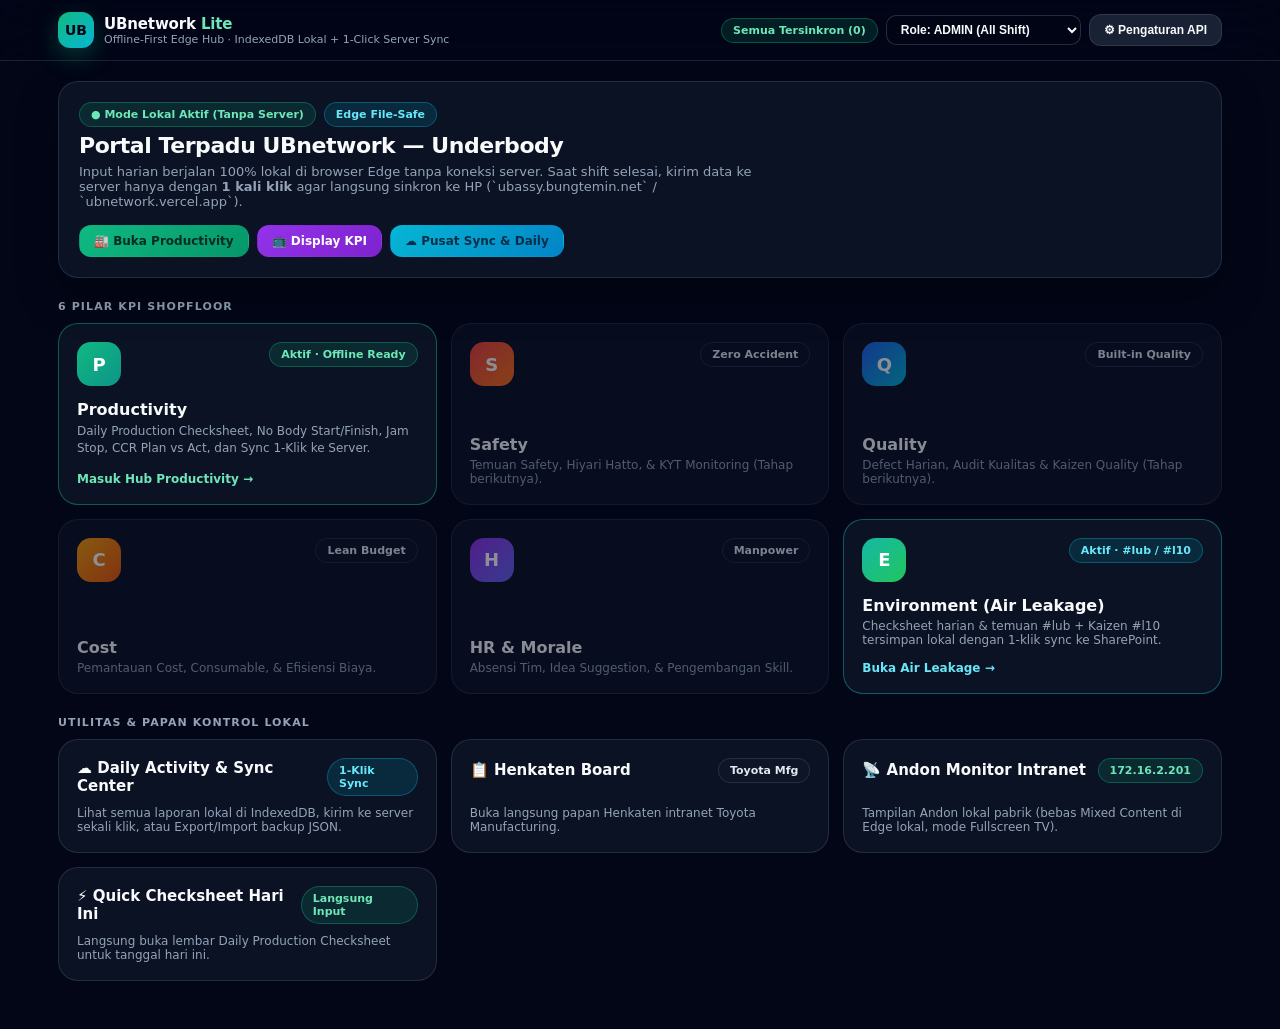
==== index.html @ 1fa0a95b "Initial release: UBnetwork-lite offline-first HTML/CSS/JS + IndexedDB + 1-Click Server Sync" ====
<!doctype html>
<html lang="id">
<head>
  <meta charset="utf-8" />
  <meta name="viewport" content="width=device-width, initial-scale=1" />
  <title>UBnetwork Lite — Underbody Apps &amp; Offline Hub</title>
  <link rel="stylesheet" href="assets/app.css" />
</head>
<body>
  <header class="topbar">
    <div class="topbar-inner">
      <a href="index.html" class="brand">
        <div class="brand-logo">UB</div>
        <div>
          <div class="brand-title">UBnetwork <span style="color:#6ee7b7">Lite</span></div>
          <div class="brand-sub">Offline-First Edge Hub · IndexedDB Lokal + 1-Click Server Sync</div>
        </div>
      </a>
      <div class="nav-right">
        <span id="draftBadge" class="pill pill-amber">Draft Lokal: 0</span>
        <select id="roleSelect" class="select" style="width:auto;padding:6px 10px;font-size:12px;font-weight:700" title="Pilih Role & Shift Aktif">
          <option value="ADMIN">Role: ADMIN (All Shift)</option>
          <option value="RED">Role: RED (Shift Merah)</option>
          <option value="WHITE">Role: WHITE (Shift Putih)</option>
          <option value="VIEWER">Role: VIEWER (Read-Only)</option>
        </select>
        <button id="btnSettings" class="btn" type="button">⚙ Pengaturan API</button>
      </div>
    </div>
  </header>

  <main class="container">
    <!-- Hero Status -->
    <section class="glass" style="padding:20px;display:flex;align-items:center;justify-content:space-between;gap:16px;flex-wrap:wrap">
      <div>
        <div style="display:flex;align-items:center;gap:8px;flex-wrap:wrap;margin-bottom:6px">
          <span class="pill pill-emerald">● Mode Lokal Aktif (Tanpa Server)</span>
          <span class="pill pill-cyan">Edge File-Safe</span>
        </div>
        <h1 style="margin:0;font-size:22px;font-weight:900;letter-spacing:-0.02em">Portal Terpadu UBnetwork — Underbody</h1>
        <p style="margin:6px 0 0;font-size:13px;color:var(--muted);max-width:680px">
          Input harian berjalan 100% lokal di browser Edge tanpa koneksi server. Saat shift selesai, kirim data ke server hanya dengan <b>1 kali klik</b> agar langsung sinkron ke HP (`ubassy.bungtemin.net` / `ubnetwork.vercel.app`).
        </p>
      </div>
      <div style="display:flex;gap:8px;flex-wrap:wrap">
        <a href="productivity.html" class="btn btn-emerald">🏭 Buka Productivity</a>
        <a href="display-kpi.html" class="btn btn-purple">📺 Display KPI</a>
        <a href="daily.html" class="btn btn-cyan">☁ Pusat Sync &amp; Daily</a>
      </div>
    </section>

    <!-- 6 KPI PILLARS (Identik dengan UBnetwork Hub) -->
    <div class="section-label">6 Pilar KPI Shopfloor</div>
    <section class="grid-3">
      <a href="productivity.html" class="hub-card" style="border-color:rgba(16,185,129,0.45)">
        <div style="display:flex;justify-content:space-between;align-items:flex-start;margin-bottom:14px">
          <div class="icon-box g-emerald">P</div>
          <span class="pill pill-emerald">Aktif · Offline Ready</span>
        </div>
        <div>
          <div style="font-size:16px;font-weight:800">Productivity</div>
          <div style="font-size:12px;color:var(--muted);margin-top:4px;line-height:1.45">
            Daily Production Checksheet, No Body Start/Finish, Jam Stop, CCR Plan vs Act, dan Sync 1-Klik ke Server.
          </div>
        </div>
        <div style="margin-top:14px;font-size:12px;font-weight:800;color:#6ee7b7">Masuk Hub Productivity →</div>
      </a>

      <div class="hub-card disabled" title="Gunakan versi web di HP/jaringan pribadi">
        <div style="display:flex;justify-content:space-between;align-items:flex-start;margin-bottom:14px">
          <div class="icon-box g-rose">S</div>
          <span class="pill">Zero Accident</span>
        </div>
        <div>
          <div style="font-size:16px;font-weight:800">Safety</div>
          <div style="font-size:12px;color:var(--muted);margin-top:4px">Temuan Safety, Hiyari Hatto, &amp; KYT Monitoring (Tahap berikutnya).</div>
        </div>
      </div>

      <div class="hub-card disabled" title="Gunakan versi web di HP/jaringan pribadi">
        <div style="display:flex;justify-content:space-between;align-items:flex-start;margin-bottom:14px">
          <div class="icon-box g-blue">Q</div>
          <span class="pill">Built-in Quality</span>
        </div>
        <div>
          <div style="font-size:16px;font-weight:800">Quality</div>
          <div style="font-size:12px;color:var(--muted);margin-top:4px">Defect Harian, Audit Kualitas &amp; Kaizen Quality (Tahap berikutnya).</div>
        </div>
      </div>

      <div class="hub-card disabled">
        <div style="display:flex;justify-content:space-between;align-items:flex-start;margin-bottom:14px">
          <div class="icon-box g-amber">C</div>
          <span class="pill">Lean Budget</span>
        </div>
        <div>
          <div style="font-size:16px;font-weight:800">Cost</div>
          <div style="font-size:12px;color:var(--muted);margin-top:4px">Pemantauan Cost, Consumable, &amp; Efisiensi Biaya.</div>
        </div>
      </div>

      <div class="hub-card disabled">
        <div style="display:flex;justify-content:space-between;align-items:flex-start;margin-bottom:14px">
          <div class="icon-box g-purple">H</div>
          <span class="pill">Manpower</span>
        </div>
        <div>
          <div style="font-size:16px;font-weight:800">HR &amp; Morale</div>
          <div style="font-size:12px;color:var(--muted);margin-top:4px">Absensi Tim, Idea Suggestion, &amp; Pengembangan Skill.</div>
        </div>
      </div>

      <a href="air-leakage.html" class="hub-card" style="border-color:rgba(20,184,166,0.45)">
        <div style="display:flex;justify-content:space-between;align-items:flex-start;margin-bottom:14px">
          <div class="icon-box g-teal">E</div>
          <span class="pill pill-cyan">Aktif · #lub / #l10</span>
        </div>
        <div>
          <div style="font-size:16px;font-weight:800">Environment (Air Leakage)</div>
          <div style="font-size:12px;color:var(--muted);margin-top:4px">Checksheet harian &amp; temuan #lub + Kaizen #l10 tersimpan lokal dengan 1-klik sync ke SharePoint.</div>
        </div>
        <div style="margin-top:14px;font-size:12px;font-weight:800;color:#67e8f9">Buka Air Leakage →</div>
      </a>
    </section>

    <!-- Tools & Shortcut -->
    <div class="section-label">Utilitas &amp; Papan Kontrol Lokal</div>
    <section class="grid-3">
      <a href="daily.html" class="hub-card">
        <div style="display:flex;justify-content:space-between;align-items:center;margin-bottom:10px">
          <span style="font-size:15px;font-weight:800">☁ Daily Activity &amp; Sync Center</span>
          <span class="pill pill-cyan">1-Klik Sync</span>
        </div>
        <div style="font-size:12px;color:var(--muted)">Lihat semua laporan lokal di IndexedDB, kirim ke server sekali klik, atau Export/Import backup JSON.</div>
      </a>

      <a href="http://mfg-connectivity.toyota.co.id/web#/henkaten-dashboard" target="_blank" rel="noreferrer" class="hub-card">
        <div style="display:flex;justify-content:space-between;align-items:center;margin-bottom:10px">
          <span style="font-size:15px;font-weight:800">📋 Henkaten Board</span>
          <span class="pill">Toyota Mfg</span>
        </div>
        <div style="font-size:12px;color:var(--muted)">Buka langsung papan Henkaten intranet Toyota Manufacturing.</div>
      </a>

      <a href="andon.html" class="hub-card">
        <div style="display:flex;justify-content:space-between;align-items:center;margin-bottom:10px">
          <span style="font-size:15px;font-weight:800">📡 Andon Monitor Intranet</span>
          <span class="pill pill-emerald">172.16.2.201</span>
        </div>
        <div style="font-size:12px;color:var(--muted)">Tampilan Andon lokal pabrik (bebas Mixed Content di Edge lokal, mode Fullscreen TV).</div>
      </a>

      <a href="checksheet.html" class="hub-card">
        <div style="display:flex;justify-content:space-between;align-items:center;margin-bottom:10px">
          <span style="font-size:15px;font-weight:800">⚡ Quick Checksheet Hari Ini</span>
          <span class="pill pill-emerald">Langsung Input</span>
        </div>
        <div style="font-size:12px;color:var(--muted)">Langsung buka lembar Daily Production Checksheet untuk tanggal hari ini.</div>
      </a>
    </section>
  </main>

  <!-- Modal Pengaturan API & Server -->
  <div id="settingsModal" class="modal-backdrop">
    <div class="modal-card">
      <div style="display:flex;justify-content:space-between;align-items:center;margin-bottom:14px">
        <h3 style="margin:0;font-size:16px;font-weight:800">⚙ Pengaturan Endpoint &amp; Default Line</h3>
        <button id="closeSettings" class="btn" type="button" style="padding:4px 9px">✕</button>
      </div>
      <div style="display:grid;gap:10px">
        <div>
          <label style="font-size:11px;color:var(--muted);font-weight:700;display:block;margin-bottom:4px">Nama Line &amp; Takt Time (menit)</label>
          <div class="grid-2">
            <input id="cfgLine" class="input" placeholder="UB ASSY" />
            <input id="cfgTakt" class="input mono" type="number" step="0.1" placeholder="2.4" />
          </div>
        </div>
        <div>
          <label style="font-size:11px;color:var(--muted);font-weight:700;display:block;margin-bottom:4px">Target CCR Default (RED / WHITE)</label>
          <div class="grid-2">
            <input id="cfgCcrRed" class="input mono" type="number" placeholder="220" />
            <input id="cfgCcrWhite" class="input mono" type="number" placeholder="220" />
          </div>
        </div>
        <div>
          <label style="font-size:11px;color:var(--muted);font-weight:700;display:block;margin-bottom:4px">URL API Server (untuk 1-Klik Sync)</label>
          <input id="cfgApiUrl" class="input mono" placeholder="https://bungtemin.net/ub/api" />
        </div>
        <div>
          <label style="font-size:11px;color:var(--muted);font-weight:700;display:block;margin-bottom:4px">UB API Key (opsional jika diperlukan server)</label>
          <input id="cfgApiKey" class="input mono" type="password" placeholder="Kosongkan jika tidak perlu" />
        </div>
        <div>
          <label style="font-size:11px;color:var(--muted);font-weight:700;display:block;margin-bottom:4px">URL SharePoint Sync (NUDB)</label>
          <input id="cfgSpUrl" class="input mono" placeholder="https://nudb.bungtemin.net/functions/ub_sp_sync" />
        </div>
        <label style="display:flex;align-items:center;gap:8px;font-size:12px;color:#cbd5e1">
          <input id="cfgEnableSp" type="checkbox" /> Ikut kirim salinan ke SharePoint List saat 1-Klik Sync
        </label>
        <div style="display:flex;justify-content:flex-end;gap:8px;margin-top:6px">
          <button id="cancelSettings" class="btn" type="button">Batal</button>
          <button id="saveSettingsBtn" class="btn btn-emerald" type="button">Simpan Pengaturan</button>
        </div>
      </div>
    </div>
  </div>

  <script src="assets/db.js"></script>
  <script>
    (function () {
      var roleSel = document.getElementById('roleSelect');
      var draftBadge = document.getElementById('draftBadge');
      var modal = document.getElementById('settingsModal');

      function refreshHeader() {
        UBL.getSettings().then(function (cfg) {
          roleSel.value = cfg.role || 'ADMIN';
          document.getElementById('cfgLine').value = cfg.lineName || 'UB ASSY';
          document.getElementById('cfgTakt').value = cfg.taktTime || 2.4;
          document.getElementById('cfgCcrRed').value = cfg.ccrTargetRed || 220;
          document.getElementById('cfgCcrWhite').value = cfg.ccrTargetWhite || 220;
          document.getElementById('cfgApiUrl').value = cfg.serverApiUrl || '';
          document.getElementById('cfgApiKey').value = cfg.apiKey || '';
          document.getElementById('cfgSpUrl').value = cfg.sharepointSyncUrl || '';
          document.getElementById('cfgEnableSp').checked = Boolean(cfg.enableSharepointSync);
        });
        UBL.listReports().then(function (rows) {
          var drafts = rows.filter(function (r) { return r.syncStatus !== 'synced'; }).length;
          draftBadge.textContent = drafts > 0 ? ('Draft Belum Sync: ' + drafts) : ('Semua Tersinkron (' + rows.length + ')');
          draftBadge.className = 'pill ' + (drafts > 0 ? 'pill-amber' : 'pill-emerald');
        });
      }

      roleSel.addEventListener('change', function () {
        UBL.saveSettings({ role: roleSel.value }).then(function () {
          UBL.toast('Role aktif diubah ke ' + roleSel.value);
        });
      });

      document.getElementById('btnSettings').addEventListener('click', function () {
        UBL.getSettings().then(function (cfg) {
          if (cfg.role !== 'ADMIN') {
            UBL.toast('Pengaturan API hanya bisa diubah oleh role ADMIN.');
            return;
          }
          modal.classList.add('open');
        });
      });
      document.getElementById('closeSettings').onclick = function () { modal.classList.remove('open'); };
      document.getElementById('cancelSettings').onclick = function () { modal.classList.remove('open'); };
      document.getElementById('saveSettingsBtn').onclick = function () {
        UBL.saveSettings({
          lineName: document.getElementById('cfgLine').value.trim() || 'UB ASSY',
          taktTime: parseFloat(document.getElementById('cfgTakt').value) || 2.4,
          ccrTargetRed: parseInt(document.getElementById('cfgCcrRed').value, 10) || 220,
          ccrTargetWhite: parseInt(document.getElementById('cfgCcrWhite').value, 10) || 220,
          serverApiUrl: document.getElementById('cfgApiUrl').value.trim(),
          apiKey: document.getElementById('cfgApiKey').value.trim(),
          sharepointSyncUrl: document.getElementById('cfgSpUrl').value.trim(),
          enableSharepointSync: document.getElementById('cfgEnableSp').checked
        }).then(function () {
          modal.classList.remove('open');
          UBL.toast('Pengaturan tersimpan di IndexedDB lokal.');
        });
      };

      refreshHeader();
    })();
  </script>
</body>
</html>
---- assets/app.css ----
:root {
  --bg: #020617;
  --surface: rgba(15, 23, 42, 0.76);
  --surface-soft: rgba(15, 23, 42, 0.52);
  --border: rgba(148, 163, 184, 0.18);
  --text: #f8fafc;
  --muted: #94a3b8;
  --emerald: #10b981;
  --cyan: #06b6d4;
  --purple: #9333ea;
  --rose: #f43f5e;
  --amber: #f59e0b;
  --blue: #3b82f6;
}

* { box-sizing: border-box; }
html, body {
  margin: 0;
  padding: 0;
  min-height: 100vh;
  background: var(--bg);
  color: var(--text);
  font-family: 'Segoe UI', system-ui, -apple-system, Roboto, sans-serif;
  -webkit-font-smoothing: antialiased;
}

body::before {
  content: '';
  position: fixed;
  inset: 0;
  z-index: -1;
  background:
    radial-gradient(circle at 12% 10%, rgba(16, 185, 129, 0.16), transparent 36%),
    radial-gradient(circle at 88% 12%, rgba(59, 130, 246, 0.16), transparent 38%),
    radial-gradient(circle at 50% 92%, rgba(147, 51, 234, 0.14), transparent 42%),
    linear-gradient(180deg, #020617 0%, #0b1120 100%);
}

a { color: inherit; text-decoration: none; }

.topbar {
  position: sticky;
  top: 0;
  z-index: 40;
  backdrop-filter: blur(18px);
  background: rgba(2, 6, 23, 0.82);
  border-bottom: 1px solid var(--border);
}
.topbar-inner {
  max-width: 1200px;
  margin: 0 auto;
  padding: 12px 18px;
  display: flex;
  align-items: center;
  justify-content: space-between;
  gap: 12px;
  flex-wrap: wrap;
}
.brand {
  display: flex;
  align-items: center;
  gap: 10px;
}
.brand-logo {
  width: 36px;
  height: 36px;
  border-radius: 12px;
  background: linear-gradient(135deg, #10b981, #06b6d4);
  display: grid;
  place-items: center;
  font-weight: 900;
  font-size: 14px;
  color: #020617;
  box-shadow: 0 8px 24px rgba(16, 185, 129, 0.3);
}
.brand-title { font-weight: 800; font-size: 15px; letter-spacing: -0.01em; }
.brand-sub { font-size: 11px; color: var(--muted); }

.nav-right {
  display: flex;
  align-items: center;
  gap: 8px;
  flex-wrap: wrap;
}

.container {
  max-width: 1200px;
  margin: 0 auto;
  padding: 20px 18px 48px;
}

.glass {
  background: var(--surface);
  border: 1px solid var(--border);
  backdrop-filter: blur(16px);
  border-radius: 20px;
  box-shadow: 0 18px 40px rgba(0, 0, 0, 0.35);
}
.glass-soft {
  background: var(--surface-soft);
  border: 1px solid var(--border);
  border-radius: 14px;
}

.pill {
  display: inline-flex;
  align-items: center;
  gap: 6px;
  padding: 5px 11px;
  border-radius: 999px;
  font-size: 11px;
  font-weight: 700;
  border: 1px solid var(--border);
  background: rgba(15, 23, 42, 0.7);
  color: #e2e8f0;
}
.pill-emerald { background: rgba(16, 185, 129, 0.14); border-color: rgba(16, 185, 129, 0.35); color: #6ee7b7; }
.pill-amber { background: rgba(245, 158, 11, 0.14); border-color: rgba(245, 158, 11, 0.35); color: #fcd34d; }
.pill-rose { background: rgba(244, 63, 94, 0.14); border-color: rgba(244, 63, 94, 0.35); color: #fda4af; }
.pill-cyan { background: rgba(6, 182, 212, 0.14); border-color: rgba(6, 182, 212, 0.35); color: #67e8f9; }
.pill-purple { background: rgba(147, 51, 234, 0.16); border-color: rgba(168, 85, 247, 0.4); color: #d8b4fe; }

.btn {
  display: inline-flex;
  align-items: center;
  justify-content: center;
  gap: 6px;
  padding: 8px 14px;
  border-radius: 12px;
  border: 1px solid var(--border);
  background: rgba(30, 41, 59, 0.85);
  color: #f8fafc;
  font-size: 12px;
  font-weight: 700;
  cursor: pointer;
  transition: transform 0.12s ease, background 0.15s ease, border-color 0.15s ease;
}
.btn:hover { background: rgba(51, 65, 85, 0.9); border-color: rgba(148, 163, 184, 0.35); }
.btn:active { transform: scale(0.97); }
.btn:disabled { opacity: 0.55; cursor: not-allowed; }
.btn-emerald { background: linear-gradient(135deg, #10b981, #059669); border-color: transparent; color: #022c22; }
.btn-emerald:hover { background: linear-gradient(135deg, #34d399, #10b981); }
.btn-purple { background: linear-gradient(135deg, #9333ea, #7e22ce); border-color: transparent; color: #fff; }
.btn-purple:hover { background: linear-gradient(135deg, #a855f7, #9333ea); }
.btn-cyan { background: linear-gradient(135deg, #06b6d4, #0284c7); border-color: transparent; color: #082f49; }
.btn-rose { background: rgba(244, 63, 94, 0.18); border-color: rgba(244, 63, 94, 0.4); color: #fda4af; }

.section-label {
  font-size: 11px;
  font-weight: 800;
  text-transform: uppercase;
  letter-spacing: 0.1em;
  color: var(--muted);
  margin: 22px 0 10px;
}

.grid-3 { display: grid; grid-template-columns: repeat(3, minmax(0, 1fr)); gap: 14px; }
.grid-2 { display: grid; grid-template-columns: repeat(2, minmax(0, 1fr)); gap: 14px; }
.grid-4 { display: grid; grid-template-columns: repeat(4, minmax(0, 1fr)); gap: 12px; }
@media (max-width: 900px) { .grid-3, .grid-4 { grid-template-columns: repeat(2, minmax(0, 1fr)); } }
@media (max-width: 600px) { .grid-3, .grid-2, .grid-4 { grid-template-columns: 1fr; } }

.hub-card {
  display: flex;
  flex-direction: column;
  justify-content: space-between;
  padding: 18px;
  border-radius: 20px;
  background: var(--surface);
  border: 1px solid var(--border);
  transition: transform 0.16s ease, border-color 0.16s ease, box-shadow 0.16s ease;
  cursor: pointer;
}
.hub-card:hover {
  transform: translateY(-2px);
  border-color: rgba(16, 185, 129, 0.45);
  box-shadow: 0 20px 44px rgba(0, 0, 0, 0.45);
}
.hub-card.disabled { opacity: 0.55; cursor: default; }
.hub-card.disabled:hover { transform: none; border-color: var(--border); box-shadow: none; }

.icon-box {
  width: 44px;
  height: 44px;
  border-radius: 14px;
  display: grid;
  place-items: center;
  font-weight: 900;
  font-size: 18px;
  color: #fff;
}
.g-emerald { background: linear-gradient(135deg, #10b981, #0d9488); }
.g-blue { background: linear-gradient(135deg, #2563eb, #06b6d4); }
.g-rose { background: linear-gradient(135deg, #ef4444, #f97316); }
.g-amber { background: linear-gradient(135deg, #f59e0b, #ea580c); }
.g-purple { background: linear-gradient(135deg, #9333ea, #6366f1); }
.g-teal { background: linear-gradient(135deg, #14b8a6, #22c55e); }

.input, .select, .textarea {
  width: 100%;
  background: rgba(2, 6, 23, 0.8);
  border: 1px solid rgba(148, 163, 184, 0.25);
  border-radius: 10px;
  color: #f8fafc;
  padding: 8px 11px;
  font-size: 13px;
  outline: none;
}
.input:focus, .select:focus, .textarea:focus {
  border-color: #10b981;
  box-shadow: 0 0 0 2px rgba(16, 185, 129, 0.2);
}
.mono { font-family: ui-monospace, SFMono-Regular, Consolas, monospace; }

table { width: 100%; border-collapse: collapse; font-size: 12.5px; }
th, td {
  padding: 8px 10px;
  border-bottom: 1px solid rgba(148, 163, 184, 0.14);
  text-align: left;
}
th {
  font-size: 10.5px;
  text-transform: uppercase;
  letter-spacing: 0.06em;
  color: var(--muted);
  background: rgba(2, 6, 23, 0.55);
}

.modal-backdrop {
  position: fixed;
  inset: 0;
  z-index: 60;
  background: rgba(0, 0, 0, 0.78);
  backdrop-filter: blur(6px);
  display: none;
  align-items: center;
  justify-content: center;
  padding: 16px;
}
.modal-backdrop.open { display: flex; }
.modal-card {
  width: 100%;
  max-width: 460px;
  max-height: 90vh;
  overflow-y: auto;
  background: #0f172a;
  border: 1px solid rgba(148, 163, 184, 0.25);
  border-radius: 22px;
  padding: 20px;
  box-shadow: 0 24px 60px rgba(0, 0, 0, 0.6);
}

.toast {
  position: fixed;
  right: 20px;
  bottom: 20px;
  z-index: 80;
  padding: 11px 16px;
  border-radius: 14px;
  background: #0f172a;
  border: 1px solid rgba(16, 185, 129, 0.45);
  color: #ecfdf5;
  font-size: 12.5px;
  font-weight: 700;
  box-shadow: 0 16px 36px rgba(0, 0, 0, 0.5);
  display: none;
}
.toast.show { display: block; }
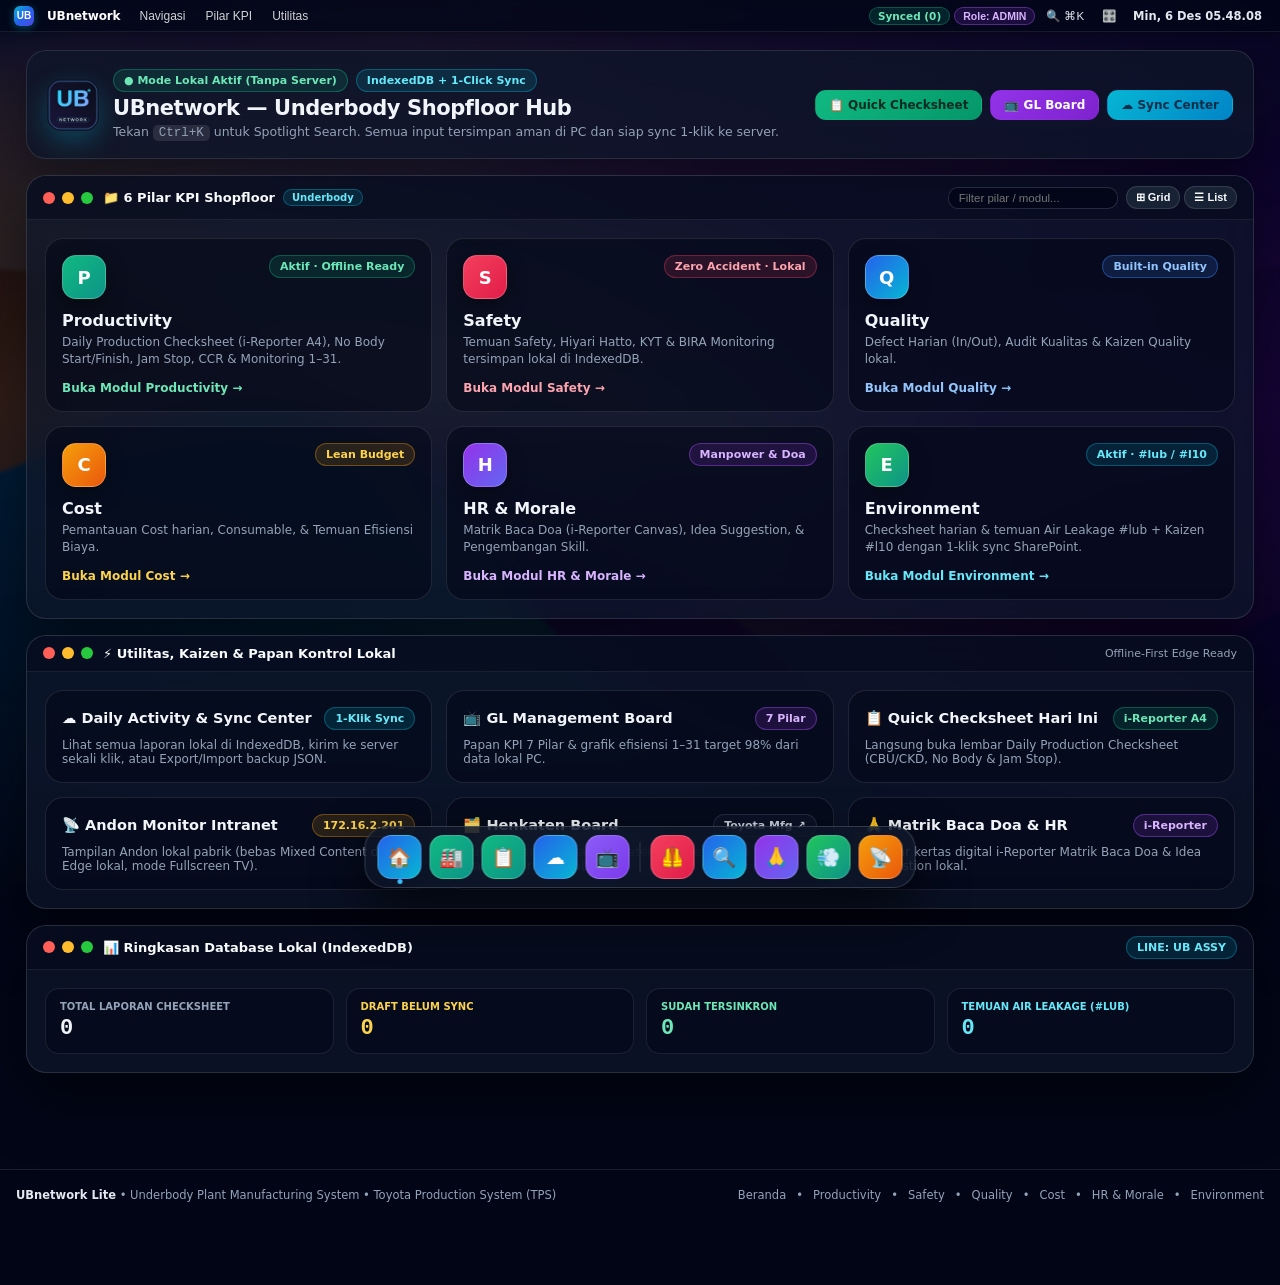
==== commit 834578ad: "feat(ui): 100% macOS Desktop & i-Reporter Canvas parity across all offline HTML pages" ====
--- a/index.html
+++ b/index.html
@@ -3,268 +3,236 @@
 <head>
   <meta charset="utf-8" />
   <meta name="viewport" content="width=device-width, initial-scale=1" />
-  <title>UBnetwork Lite — Underbody Apps &amp; Offline Hub</title>
-  <link rel="stylesheet" href="assets/app.css" />
+  <title>UBnetwork — Desktop Shopfloor Hub (Lite)</title>
+  <link rel="stylesheet" href="assets/macos.css" />
 </head>
 <body>
-  <header class="topbar">
-    <div class="topbar-inner">
-      <a href="index.html" class="brand">
-        <div class="brand-logo">UB</div>
+  <main class="desktop-main">
+    <!-- Hero Status Banner (Glassmorphic macOS Desktop Header) -->
+    <section class="glass" style="padding:18px 20px;display:flex;align-items:center;justify-content:space-between;gap:16px;flex-wrap:wrap">
+      <div style="display:flex;align-items:center;gap:14px">
+        <img src="assets/ubnetwork-512.png" alt="UB" style="width:52px;height:52px;border-radius:14px;box-shadow:0 10px 26px rgba(6,182,212,0.28)" onerror="this.style.display='none'" />
         <div>
-          <div class="brand-title">UBnetwork <span style="color:#6ee7b7">Lite</span></div>
-          <div class="brand-sub">Offline-First Edge Hub · IndexedDB Lokal + 1-Click Server Sync</div>
-        </div>
-      </a>
-      <div class="nav-right">
-        <span id="draftBadge" class="pill pill-amber">Draft Lokal: 0</span>
-        <select id="roleSelect" class="select" style="width:auto;padding:6px 10px;font-size:12px;font-weight:700" title="Pilih Role & Shift Aktif">
-          <option value="ADMIN">Role: ADMIN (All Shift)</option>
-          <option value="RED">Role: RED (Shift Merah)</option>
-          <option value="WHITE">Role: WHITE (Shift Putih)</option>
-          <option value="VIEWER">Role: VIEWER (Read-Only)</option>
-        </select>
-        <button id="btnSettings" class="btn" type="button">⚙ Pengaturan API</button>
-      </div>
-    </div>
-  </header>
-
-  <main class="container">
-    <!-- Hero Status -->
-    <section class="glass" style="padding:20px;display:flex;align-items:center;justify-content:space-between;gap:16px;flex-wrap:wrap">
-      <div>
-        <div style="display:flex;align-items:center;gap:8px;flex-wrap:wrap;margin-bottom:6px">
-          <span class="pill pill-emerald">● Mode Lokal Aktif (Tanpa Server)</span>
-          <span class="pill pill-cyan">Edge File-Safe</span>
-        </div>
-        <h1 style="margin:0;font-size:22px;font-weight:900;letter-spacing:-0.02em">Portal Terpadu UBnetwork — Underbody</h1>
-        <p style="margin:6px 0 0;font-size:13px;color:var(--muted);max-width:680px">
-          Input harian berjalan 100% lokal di browser Edge tanpa koneksi server. Saat shift selesai, kirim data ke server hanya dengan <b>1 kali klik</b> agar langsung sinkron ke HP (`ubassy.bungtemin.net` / `ubnetwork.vercel.app`).
-        </p>
+          <div style="display:flex;align-items:center;gap:8px;flex-wrap:wrap;margin-bottom:4px">
+            <span class="pill pill-emerald">● Mode Lokal Aktif (Tanpa Server)</span>
+            <span class="pill pill-cyan">IndexedDB + 1-Click Sync</span>
+          </div>
+          <h1 style="margin:0;font-size:21px;font-weight:900;letter-spacing:-0.02em">UBnetwork — Underbody Shopfloor Hub</h1>
+          <p style="margin:4px 0 0;font-size:12.5px;color:var(--muted)">
+            Tekan <kbd class="mono" style="background:rgba(255,255,255,0.1);padding:1px 6px;border-radius:5px">Ctrl+K</kbd> untuk Spotlight Search. Semua input tersimpan aman di PC dan siap sync 1-klik ke server.
+          </p>
+        </div>
       </div>
       <div style="display:flex;gap:8px;flex-wrap:wrap">
-        <a href="productivity.html" class="btn btn-emerald">🏭 Buka Productivity</a>
-        <a href="display-kpi.html" class="btn btn-purple">📺 Display KPI</a>
-        <a href="daily.html" class="btn btn-cyan">☁ Pusat Sync &amp; Daily</a>
-      </div>
-    </section>
-
-    <!-- 6 KPI PILLARS (Identik dengan UBnetwork Hub) -->
-    <div class="section-label">6 Pilar KPI Shopfloor</div>
-    <section class="grid-3">
-      <a href="productivity.html" class="hub-card" style="border-color:rgba(16,185,129,0.45)">
-        <div style="display:flex;justify-content:space-between;align-items:flex-start;margin-bottom:14px">
-          <div class="icon-box g-emerald">P</div>
-          <span class="pill pill-emerald">Aktif · Offline Ready</span>
-        </div>
-        <div>
-          <div style="font-size:16px;font-weight:800">Productivity</div>
-          <div style="font-size:12px;color:var(--muted);margin-top:4px;line-height:1.45">
-            Daily Production Checksheet, No Body Start/Finish, Jam Stop, CCR Plan vs Act, dan Sync 1-Klik ke Server.
-          </div>
-        </div>
-        <div style="margin-top:14px;font-size:12px;font-weight:800;color:#6ee7b7">Masuk Hub Productivity →</div>
-      </a>
-
-      <div class="hub-card disabled" title="Gunakan versi web di HP/jaringan pribadi">
-        <div style="display:flex;justify-content:space-between;align-items:flex-start;margin-bottom:14px">
-          <div class="icon-box g-rose">S</div>
-          <span class="pill">Zero Accident</span>
-        </div>
-        <div>
-          <div style="font-size:16px;font-weight:800">Safety</div>
-          <div style="font-size:12px;color:var(--muted);margin-top:4px">Temuan Safety, Hiyari Hatto, &amp; KYT Monitoring (Tahap berikutnya).</div>
-        </div>
-      </div>
-
-      <div class="hub-card disabled" title="Gunakan versi web di HP/jaringan pribadi">
-        <div style="display:flex;justify-content:space-between;align-items:flex-start;margin-bottom:14px">
-          <div class="icon-box g-blue">Q</div>
-          <span class="pill">Built-in Quality</span>
-        </div>
-        <div>
-          <div style="font-size:16px;font-weight:800">Quality</div>
-          <div style="font-size:12px;color:var(--muted);margin-top:4px">Defect Harian, Audit Kualitas &amp; Kaizen Quality (Tahap berikutnya).</div>
-        </div>
-      </div>
-
-      <div class="hub-card disabled">
-        <div style="display:flex;justify-content:space-between;align-items:flex-start;margin-bottom:14px">
-          <div class="icon-box g-amber">C</div>
-          <span class="pill">Lean Budget</span>
-        </div>
-        <div>
-          <div style="font-size:16px;font-weight:800">Cost</div>
-          <div style="font-size:12px;color:var(--muted);margin-top:4px">Pemantauan Cost, Consumable, &amp; Efisiensi Biaya.</div>
-        </div>
-      </div>
-
-      <div class="hub-card disabled">
-        <div style="display:flex;justify-content:space-between;align-items:flex-start;margin-bottom:14px">
-          <div class="icon-box g-purple">H</div>
-          <span class="pill">Manpower</span>
-        </div>
-        <div>
-          <div style="font-size:16px;font-weight:800">HR &amp; Morale</div>
-          <div style="font-size:12px;color:var(--muted);margin-top:4px">Absensi Tim, Idea Suggestion, &amp; Pengembangan Skill.</div>
-        </div>
-      </div>
-
-      <a href="air-leakage.html" class="hub-card" style="border-color:rgba(20,184,166,0.45)">
-        <div style="display:flex;justify-content:space-between;align-items:flex-start;margin-bottom:14px">
-          <div class="icon-box g-teal">E</div>
-          <span class="pill pill-cyan">Aktif · #lub / #l10</span>
-        </div>
-        <div>
-          <div style="font-size:16px;font-weight:800">Environment (Air Leakage)</div>
-          <div style="font-size:12px;color:var(--muted);margin-top:4px">Checksheet harian &amp; temuan #lub + Kaizen #l10 tersimpan lokal dengan 1-klik sync ke SharePoint.</div>
-        </div>
-        <div style="margin-top:14px;font-size:12px;font-weight:800;color:#67e8f9">Buka Air Leakage →</div>
-      </a>
-    </section>
-
-    <!-- Tools & Shortcut -->
-    <div class="section-label">Utilitas &amp; Papan Kontrol Lokal</div>
-    <section class="grid-3">
-      <a href="daily.html" class="hub-card">
-        <div style="display:flex;justify-content:space-between;align-items:center;margin-bottom:10px">
-          <span style="font-size:15px;font-weight:800">☁ Daily Activity &amp; Sync Center</span>
-          <span class="pill pill-cyan">1-Klik Sync</span>
-        </div>
-        <div style="font-size:12px;color:var(--muted)">Lihat semua laporan lokal di IndexedDB, kirim ke server sekali klik, atau Export/Import backup JSON.</div>
-      </a>
-
-      <a href="http://mfg-connectivity.toyota.co.id/web#/henkaten-dashboard" target="_blank" rel="noreferrer" class="hub-card">
-        <div style="display:flex;justify-content:space-between;align-items:center;margin-bottom:10px">
-          <span style="font-size:15px;font-weight:800">📋 Henkaten Board</span>
-          <span class="pill">Toyota Mfg</span>
-        </div>
-        <div style="font-size:12px;color:var(--muted)">Buka langsung papan Henkaten intranet Toyota Manufacturing.</div>
-      </a>
-
-      <a href="andon.html" class="hub-card">
-        <div style="display:flex;justify-content:space-between;align-items:center;margin-bottom:10px">
-          <span style="font-size:15px;font-weight:800">📡 Andon Monitor Intranet</span>
-          <span class="pill pill-emerald">172.16.2.201</span>
-        </div>
-        <div style="font-size:12px;color:var(--muted)">Tampilan Andon lokal pabrik (bebas Mixed Content di Edge lokal, mode Fullscreen TV).</div>
-      </a>
-
-      <a href="checksheet.html" class="hub-card">
-        <div style="display:flex;justify-content:space-between;align-items:center;margin-bottom:10px">
-          <span style="font-size:15px;font-weight:800">⚡ Quick Checksheet Hari Ini</span>
-          <span class="pill pill-emerald">Langsung Input</span>
-        </div>
-        <div style="font-size:12px;color:var(--muted)">Langsung buka lembar Daily Production Checksheet untuk tanggal hari ini.</div>
-      </a>
+        <a href="checksheet.html" class="btn btn-emerald">📋 Quick Checksheet</a>
+        <a href="display-kpi.html" class="btn btn-purple">📺 GL Board</a>
+        <a href="daily.html" class="btn btn-cyan">☁ Sync Center</a>
+      </div>
+    </section>
+
+    <!-- WINDOW 1: 6 PILAR KPI SHOPFLOOR (Finder-style macOS Window) -->
+    <section class="mac-window" id="winPillars">
+      <div class="mac-titlebar">
+        <div class="mac-title-left">
+          <div class="tl-dots">
+            <span class="tl-dot tl-red" title="Close"></span>
+            <button type="button" class="tl-dot tl-yellow" id="minPillars" title="Minimize / Expand"></button>
+            <span class="tl-dot tl-green" title="Zoom"></span>
+          </div>
+          <div>
+            <div class="mac-win-title">📁 6 Pilar KPI Shopfloor <span class="pill pill-cyan" style="font-size:10px;padding:2px 8px">Underbody</span></div>
+          </div>
+        </div>
+        <div style="display:flex;align-items:center;gap:8px;flex-wrap:wrap">
+          <input id="pillarFilter" class="input" style="width:170px;padding:4px 10px;font-size:11.5px" placeholder="Filter pilar / modul..." />
+          <div style="display:flex;gap:4px">
+            <button type="button" id="viewGridBtn" class="btn" style="padding:4px 9px;font-size:11px">⊞ Grid</button>
+            <button type="button" id="viewListBtn" class="btn" style="padding:4px 9px;font-size:11px">☰ List</button>
+          </div>
+        </div>
+      </div>
+      <div class="mac-win-body" id="bodyPillars">
+        <div id="pillarsGrid" class="grid-3"></div>
+      </div>
+    </section>
+
+    <!-- WINDOW 2: UTILITAS, KAIZEN & MONITORING -->
+    <section class="mac-window" id="winTools">
+      <div class="mac-titlebar">
+        <div class="mac-title-left">
+          <div class="tl-dots">
+            <span class="tl-dot tl-red"></span>
+            <button type="button" class="tl-dot tl-yellow" id="minTools" title="Minimize / Expand"></button>
+            <span class="tl-dot tl-green"></span>
+          </div>
+          <div class="mac-win-title">⚡ Utilitas, Kaizen &amp; Papan Kontrol Lokal</div>
+        </div>
+        <span class="mac-win-sub">Offline-First Edge Ready</span>
+      </div>
+      <div class="mac-win-body" id="bodyTools">
+        <div class="grid-3">
+          <a href="daily.html" class="hub-card">
+            <div style="display:flex;justify-content:space-between;align-items:center;margin-bottom:8px">
+              <span style="font-size:14.5px;font-weight:800">☁️ Daily Activity &amp; Sync Center</span>
+              <span class="pill pill-cyan">1-Klik Sync</span>
+            </div>
+            <div style="font-size:12px;color:var(--muted)">Lihat semua laporan lokal di IndexedDB, kirim ke server sekali klik, atau Export/Import backup JSON.</div>
+          </a>
+          <a href="display-kpi.html" class="hub-card">
+            <div style="display:flex;justify-content:space-between;align-items:center;margin-bottom:8px">
+              <span style="font-size:14.5px;font-weight:800">📺 GL Management Board</span>
+              <span class="pill pill-purple">7 Pilar</span>
+            </div>
+            <div style="font-size:12px;color:var(--muted)">Papan KPI 7 Pilar &amp; grafik efisiensi 1–31 target 98% dari data lokal PC.</div>
+          </a>
+          <a href="checksheet.html" class="hub-card">
+            <div style="display:flex;justify-content:space-between;align-items:center;margin-bottom:8px">
+              <span style="font-size:14.5px;font-weight:800">📋 Quick Checksheet Hari Ini</span>
+              <span class="pill pill-emerald">i-Reporter A4</span>
+            </div>
+            <div style="font-size:12px;color:var(--muted)">Langsung buka lembar Daily Production Checksheet (CBU/CKD, No Body &amp; Jam Stop).</div>
+          </a>
+          <a href="andon.html" class="hub-card">
+            <div style="display:flex;justify-content:space-between;align-items:center;margin-bottom:8px">
+              <span style="font-size:14.5px;font-weight:800">📡 Andon Monitor Intranet</span>
+              <span class="pill pill-amber">172.16.2.201</span>
+            </div>
+            <div style="font-size:12px;color:var(--muted)">Tampilan Andon lokal pabrik (bebas Mixed Content di Edge lokal, mode Fullscreen TV).</div>
+          </a>
+          <a href="http://mfg-connectivity.toyota.co.id/web#/henkaten-dashboard" target="_blank" rel="noreferrer" class="hub-card">
+            <div style="display:flex;justify-content:space-between;align-items:center;margin-bottom:8px">
+              <span style="font-size:14.5px;font-weight:800">🗂️ Henkaten Board</span>
+              <span class="pill">Toyota Mfg ↗</span>
+            </div>
+            <div style="font-size:12px;color:var(--muted)">Buka langsung papan Henkaten intranet Toyota Manufacturing di tab baru.</div>
+          </a>
+          <a href="hr.html" class="hub-card">
+            <div style="display:flex;justify-content:space-between;align-items:center;margin-bottom:8px">
+              <span style="font-size:14.5px;font-weight:800">🙏 Matrik Baca Doa &amp; HR</span>
+              <span class="pill pill-purple">i-Reporter</span>
+            </div>
+            <div style="font-size:12px;color:var(--muted)">Lembar kertas digital i-Reporter Matrik Baca Doa &amp; Idea Suggestion lokal.</div>
+          </a>
+        </div>
+      </div>
+    </section>
+
+    <!-- WINDOW 3: WIDGETS RINGKASAN LOKAL -->
+    <section class="mac-window">
+      <div class="mac-titlebar">
+        <div class="mac-title-left">
+          <div class="tl-dots">
+            <span class="tl-dot tl-red"></span>
+            <button type="button" class="tl-dot tl-yellow" id="minWidgets" title="Minimize / Expand"></button>
+            <span class="tl-dot tl-green"></span>
+          </div>
+          <div class="mac-win-title">📊 Ringkasan Database Lokal (IndexedDB)</div>
+        </div>
+        <span id="widLineBadge" class="pill pill-cyan">LINE: UB ASSY</span>
+      </div>
+      <div class="mac-win-body" id="bodyWidgets">
+        <div class="grid-4">
+          <div class="glass-soft" style="padding:12px 14px">
+            <div style="font-size:10px;color:var(--muted);font-weight:800;text-transform:uppercase">Total Laporan Checksheet</div>
+            <div id="wTotal" class="mono" style="font-size:22px;font-weight:900;margin-top:4px">0</div>
+          </div>
+          <div class="glass-soft" style="padding:12px 14px">
+            <div style="font-size:10px;color:#fcd34d;font-weight:800;text-transform:uppercase">Draft Belum Sync</div>
+            <div id="wDraft" class="mono" style="font-size:22px;font-weight:900;color:#fcd34d;margin-top:4px">0</div>
+          </div>
+          <div class="glass-soft" style="padding:12px 14px">
+            <div style="font-size:10px;color:#6ee7b7;font-weight:800;text-transform:uppercase">Sudah Tersinkron</div>
+            <div id="wSynced" class="mono" style="font-size:22px;font-weight:900;color:#6ee7b7;margin-top:4px">0</div>
+          </div>
+          <div class="glass-soft" style="padding:12px 14px">
+            <div style="font-size:10px;color:#67e8f9;font-weight:800;text-transform:uppercase">Temuan Air Leakage (#lub)</div>
+            <div id="wAir" class="mono" style="font-size:22px;font-weight:900;color:#67e8f9;margin-top:4px">0</div>
+          </div>
+        </div>
+      </div>
     </section>
   </main>
 
-  <!-- Modal Pengaturan API & Server -->
-  <div id="settingsModal" class="modal-backdrop">
-    <div class="modal-card">
-      <div style="display:flex;justify-content:space-between;align-items:center;margin-bottom:14px">
-        <h3 style="margin:0;font-size:16px;font-weight:800">⚙ Pengaturan Endpoint &amp; Default Line</h3>
-        <button id="closeSettings" class="btn" type="button" style="padding:4px 9px">✕</button>
-      </div>
-      <div style="display:grid;gap:10px">
-        <div>
-          <label style="font-size:11px;color:var(--muted);font-weight:700;display:block;margin-bottom:4px">Nama Line &amp; Takt Time (menit)</label>
-          <div class="grid-2">
-            <input id="cfgLine" class="input" placeholder="UB ASSY" />
-            <input id="cfgTakt" class="input mono" type="number" step="0.1" placeholder="2.4" />
-          </div>
-        </div>
-        <div>
-          <label style="font-size:11px;color:var(--muted);font-weight:700;display:block;margin-bottom:4px">Target CCR Default (RED / WHITE)</label>
-          <div class="grid-2">
-            <input id="cfgCcrRed" class="input mono" type="number" placeholder="220" />
-            <input id="cfgCcrWhite" class="input mono" type="number" placeholder="220" />
-          </div>
-        </div>
-        <div>
-          <label style="font-size:11px;color:var(--muted);font-weight:700;display:block;margin-bottom:4px">URL API Server (untuk 1-Klik Sync)</label>
-          <input id="cfgApiUrl" class="input mono" placeholder="https://bungtemin.net/ub/api" />
-        </div>
-        <div>
-          <label style="font-size:11px;color:var(--muted);font-weight:700;display:block;margin-bottom:4px">UB API Key (opsional jika diperlukan server)</label>
-          <input id="cfgApiKey" class="input mono" type="password" placeholder="Kosongkan jika tidak perlu" />
-        </div>
-        <div>
-          <label style="font-size:11px;color:var(--muted);font-weight:700;display:block;margin-bottom:4px">URL SharePoint Sync (NUDB)</label>
-          <input id="cfgSpUrl" class="input mono" placeholder="https://nudb.bungtemin.net/functions/ub_sp_sync" />
-        </div>
-        <label style="display:flex;align-items:center;gap:8px;font-size:12px;color:#cbd5e1">
-          <input id="cfgEnableSp" type="checkbox" /> Ikut kirim salinan ke SharePoint List saat 1-Klik Sync
-        </label>
-        <div style="display:flex;justify-content:flex-end;gap:8px;margin-top:6px">
-          <button id="cancelSettings" class="btn" type="button">Batal</button>
-          <button id="saveSettingsBtn" class="btn btn-emerald" type="button">Simpan Pengaturan</button>
-        </div>
-      </div>
-    </div>
-  </div>
-
   <script src="assets/db.js"></script>
+  <script src="assets/macos.js"></script>
   <script>
     (function () {
-      var roleSel = document.getElementById('roleSelect');
-      var draftBadge = document.getElementById('draftBadge');
-      var modal = document.getElementById('settingsModal');
-
-      function refreshHeader() {
+      var PILLARS = [
+        { code: 'P', title: 'Productivity', badge: 'Aktif · Offline Ready', pill: 'pill-emerald', grad: 'g-emerald', href: 'productivity.html', color: '#6ee7b7', desc: 'Daily Production Checksheet (i-Reporter A4), No Body Start/Finish, Jam Stop, CCR & Monitoring 1–31.' },
+        { code: 'S', title: 'Safety', badge: 'Zero Accident · Lokal', pill: 'pill-rose', grad: 'g-rose', href: 'safety.html', color: '#fda4af', desc: 'Temuan Safety, Hiyari Hatto, KYT & BIRA Monitoring tersimpan lokal di IndexedDB.' },
+        { code: 'Q', title: 'Quality', badge: 'Built-in Quality', pill: 'pill-blue', grad: 'g-blue', href: 'quality.html', color: '#93c5fd', desc: 'Defect Harian (In/Out), Audit Kualitas & Kaizen Quality lokal.' },
+        { code: 'C', title: 'Cost', badge: 'Lean Budget', pill: 'pill-amber', grad: 'g-amber', href: 'cost.html', color: '#fcd34d', desc: 'Pemantauan Cost harian, Consumable, & Temuan Efisiensi Biaya.' },
+        { code: 'H', title: 'HR & Morale', badge: 'Manpower & Doa', pill: 'pill-purple', grad: 'g-purple', href: 'hr.html', color: '#d8b4fe', desc: 'Matrik Baca Doa (i-Reporter Canvas), Idea Suggestion, & Pengembangan Skill.' },
+        { code: 'E', title: 'Environment', badge: 'Aktif · #lub / #l10', pill: 'pill-cyan', grad: 'g-teal', href: 'air-leakage.html', color: '#67e8f9', desc: 'Checksheet harian & temuan Air Leakage #lub + Kaizen #l10 dengan 1-klik sync SharePoint.' }
+      ];
+
+      var viewMode = 'grid';
+      var gridEl = document.getElementById('pillarsGrid');
+      var filterEl = document.getElementById('pillarFilter');
+
+      function renderPillars() {
+        var q = (filterEl.value || '').trim().toLowerCase();
+        var shown = PILLARS.filter(function (p) {
+          return !q || p.title.toLowerCase().indexOf(q) >= 0 || p.desc.toLowerCase().indexOf(q) >= 0 || p.code.toLowerCase() === q;
+        });
+        gridEl.className = viewMode === 'grid' ? 'grid-3' : '';
+        if (viewMode === 'list') gridEl.style.display = 'grid', gridEl.style.gap = '10px';
+        else gridEl.style.display = '', gridEl.style.gap = '';
+
+        gridEl.innerHTML = shown.map(function (p) {
+          if (viewMode === 'list') {
+            return '<a href="' + p.href + '" class="hub-card list-row">' +
+              '<div class="icon-box ' + p.grad + '">' + p.code + '</div>' +
+              '<div style="flex:1;min-width:0">' +
+                '<div style="display:flex;align-items:center;gap:8px;flex-wrap:wrap"><span style="font-size:15px;font-weight:800">' + p.title + '</span><span class="pill ' + p.pill + '">' + p.badge + '</span></div>' +
+                '<div style="font-size:12px;color:var(--muted);margin-top:2px">' + p.desc + '</div>' +
+              '</div>' +
+              '<span style="font-size:12px;font-weight:800;color:' + p.color + ';white-space:nowrap">Buka →</span>' +
+            '</a>';
+          }
+          return '<a href="' + p.href + '" class="hub-card">' +
+            '<div style="display:flex;justify-content:space-between;align-items:flex-start;margin-bottom:12px">' +
+              '<div class="icon-box ' + p.grad + '">' + p.code + '</div>' +
+              '<span class="pill ' + p.pill + '">' + p.badge + '</span>' +
+            '</div>' +
+            '<div>' +
+              '<div style="font-size:16px;font-weight:800">' + p.title + '</div>' +
+              '<div style="font-size:12px;color:var(--muted);margin-top:4px;line-height:1.45">' + p.desc + '</div>' +
+            '</div>' +
+            '<div style="margin-top:12px;font-size:12px;font-weight:800;color:' + p.color + '">Buka Modul ' + p.title + ' →</div>' +
+          '</a>';
+        }).join('');
+      }
+
+      document.getElementById('viewGridBtn').onclick = function () { viewMode = 'grid'; renderPillars(); };
+      document.getElementById('viewListBtn').onclick = function () { viewMode = 'list'; renderPillars(); };
+      filterEl.addEventListener('input', renderPillars);
+
+      document.getElementById('minPillars').onclick = function () { document.getElementById('bodyPillars').classList.toggle('collapsed'); };
+      document.getElementById('minTools').onclick = function () { document.getElementById('bodyTools').classList.toggle('collapsed'); };
+      document.getElementById('minWidgets').onclick = function () { document.getElementById('bodyWidgets').classList.toggle('collapsed'); };
+
+      function refreshWidgets() {
         UBL.getSettings().then(function (cfg) {
-          roleSel.value = cfg.role || 'ADMIN';
-          document.getElementById('cfgLine').value = cfg.lineName || 'UB ASSY';
-          document.getElementById('cfgTakt').value = cfg.taktTime || 2.4;
-          document.getElementById('cfgCcrRed').value = cfg.ccrTargetRed || 220;
-          document.getElementById('cfgCcrWhite').value = cfg.ccrTargetWhite || 220;
-          document.getElementById('cfgApiUrl').value = cfg.serverApiUrl || '';
-          document.getElementById('cfgApiKey').value = cfg.apiKey || '';
-          document.getElementById('cfgSpUrl').value = cfg.sharepointSyncUrl || '';
-          document.getElementById('cfgEnableSp').checked = Boolean(cfg.enableSharepointSync);
+          document.getElementById('widLineBadge').textContent = 'LINE: ' + (cfg.lineName || 'UB ASSY');
         });
         UBL.listReports().then(function (rows) {
-          var drafts = rows.filter(function (r) { return r.syncStatus !== 'synced'; }).length;
-          draftBadge.textContent = drafts > 0 ? ('Draft Belum Sync: ' + drafts) : ('Semua Tersinkron (' + rows.length + ')');
-          draftBadge.className = 'pill ' + (drafts > 0 ? 'pill-amber' : 'pill-emerald');
+          var synced = rows.filter(function (r) { return r.syncStatus === 'synced'; }).length;
+          document.getElementById('wTotal').textContent = rows.length;
+          document.getElementById('wDraft').textContent = rows.length - synced;
+          document.getElementById('wSynced').textContent = synced;
+        });
+        UBL.listAirFindings().then(function (f) {
+          document.getElementById('wAir').textContent = f.length;
         });
       }
 
-      roleSel.addEventListener('change', function () {
-        UBL.saveSettings({ role: roleSel.value }).then(function () {
-          UBL.toast('Role aktif diubah ke ' + roleSel.value);
-        });
+      MacOS.injectChrome({
+        title: 'UBnetwork',
+        onSettingsChanged: refreshWidgets
       });
-
-      document.getElementById('btnSettings').addEventListener('click', function () {
-        UBL.getSettings().then(function (cfg) {
-          if (cfg.role !== 'ADMIN') {
-            UBL.toast('Pengaturan API hanya bisa diubah oleh role ADMIN.');
-            return;
-          }
-          modal.classList.add('open');
-        });
-      });
-      document.getElementById('closeSettings').onclick = function () { modal.classList.remove('open'); };
-      document.getElementById('cancelSettings').onclick = function () { modal.classList.remove('open'); };
-      document.getElementById('saveSettingsBtn').onclick = function () {
-        UBL.saveSettings({
-          lineName: document.getElementById('cfgLine').value.trim() || 'UB ASSY',
-          taktTime: parseFloat(document.getElementById('cfgTakt').value) || 2.4,
-          ccrTargetRed: parseInt(document.getElementById('cfgCcrRed').value, 10) || 220,
-          ccrTargetWhite: parseInt(document.getElementById('cfgCcrWhite').value, 10) || 220,
-          serverApiUrl: document.getElementById('cfgApiUrl').value.trim(),
-          apiKey: document.getElementById('cfgApiKey').value.trim(),
-          sharepointSyncUrl: document.getElementById('cfgSpUrl').value.trim(),
-          enableSharepointSync: document.getElementById('cfgEnableSp').checked
-        }).then(function () {
-          modal.classList.remove('open');
-          UBL.toast('Pengaturan tersimpan di IndexedDB lokal.');
-        });
-      };
-
-      refreshHeader();
+      renderPillars();
+      refreshWidgets();
     })();
   </script>
 </body>
--- a/assets/macos.css
+++ b/assets/macos.css
@@ -0,0 +1,535 @@
+/* UBnetwork-lite Shared macOS Desktop Design System (100% Visual Parity with UBnetwork) */
+:root {
+  --bg: #020617;
+  --surface: rgba(15, 23, 42, 0.72);
+  --surface-strong: rgba(15, 23, 42, 0.88);
+  --surface-soft: rgba(15, 23, 42, 0.52);
+  --border: rgba(255, 255, 255, 0.11);
+  --border-strong: rgba(255, 255, 255, 0.18);
+  --text: #f1f5f9;
+  --muted: #94a3b8;
+  --cyan: #06b6d4;
+  --emerald: #10b981;
+  --purple: #9333ea;
+  --rose: #f43f5e;
+  --amber: #f59e0b;
+  --blue: #3b82f6;
+}
+
+*, *::before, *::after { box-sizing: border-box; }
+html, body {
+  margin: 0;
+  padding: 0;
+  min-height: 100vh;
+  background: var(--bg);
+  color: var(--text);
+  font-family: ui-sans-serif, system-ui, -apple-system, 'Segoe UI', Roboto, Arial, sans-serif;
+  -webkit-font-smoothing: antialiased;
+  overflow-x: hidden;
+}
+a { color: inherit; text-decoration: none; }
+.mono { font-family: ui-monospace, SFMono-Regular, Menlo, Monaco, Consolas, monospace; }
+
+/* 1. macOS GRAPHIC WALLPAPER BACKGROUND */
+.macos-bg {
+  position: fixed;
+  inset: 0;
+  z-index: 0;
+  pointer-events: none;
+  overflow: hidden;
+  user-select: none;
+}
+.macos-bg-img {
+  position: absolute;
+  inset: 0;
+  background-image: url('macos-wallpaper.jpg');
+  background-size: cover;
+  background-position: center;
+  background-repeat: no-repeat;
+}
+.macos-bg-frost {
+  position: absolute;
+  inset: 0;
+  background: rgba(2, 6, 23, 0.65);
+  backdrop-filter: blur(2px);
+  -webkit-backdrop-filter: blur(2px);
+}
+.macos-bg-veil {
+  position: absolute;
+  inset: 0;
+  background: linear-gradient(to top, #020617 0%, rgba(2, 6, 23, 0.42) 55%, rgba(2, 6, 23, 0.72) 100%);
+}
+.macos-bg-mesh {
+  position: absolute;
+  inset: 0;
+  opacity: 0.025;
+  background-image: radial-gradient(rgba(255, 255, 255, 0.45) 1px, transparent 1px);
+  background-size: 32px 32px;
+}
+
+/* 2. macOS TOP MENU BAR (Sticky Top 0, 32px) */
+.macos-menubar {
+  position: sticky;
+  top: 0;
+  z-index: 50;
+  height: 32px;
+  background: rgba(2, 6, 23, 0.72);
+  backdrop-filter: blur(24px);
+  -webkit-backdrop-filter: blur(24px);
+  border-bottom: 1px solid rgba(255, 255, 255, 0.08);
+  padding: 0 12px;
+  display: flex;
+  align-items: center;
+  justify-content: space-between;
+  font-size: 12px;
+  user-select: none;
+  box-shadow: 0 2px 10px rgba(0, 0, 0, 0.35);
+}
+.mb-left, .mb-right {
+  display: flex;
+  align-items: center;
+  gap: 4px;
+  min-width: 0;
+}
+.mb-logo-btn {
+  display: inline-flex;
+  align-items: center;
+  justify-content: center;
+  padding: 2px;
+  border-radius: 6px;
+  border: none;
+  background: transparent;
+  cursor: pointer;
+}
+.mb-logo-btn:hover { background: rgba(255, 255, 255, 0.1); }
+.mb-logo-box {
+  width: 20px;
+  height: 20px;
+  border-radius: 6px;
+  background: linear-gradient(135deg, #06b6d4, #2563eb, #4f46e5);
+  display: grid;
+  place-items: center;
+  font-size: 10px;
+  font-weight: 900;
+  color: #fff;
+  box-shadow: 0 2px 8px rgba(6, 182, 212, 0.35);
+}
+.mb-brand {
+  font-weight: 800;
+  color: #fff;
+  letter-spacing: -0.01em;
+  padding: 2px 7px;
+  border-radius: 6px;
+}
+.mb-brand:hover { background: rgba(255, 255, 255, 0.1); }
+
+.mb-menu-wrap { position: relative; }
+.mb-item {
+  padding: 2px 8px;
+  border-radius: 6px;
+  border: none;
+  background: transparent;
+  color: rgba(255, 255, 255, 0.82);
+  font-size: 12px;
+  font-weight: 500;
+  cursor: pointer;
+  transition: background 0.12s, color 0.12s;
+}
+.mb-item:hover, .mb-item.active {
+  background: rgba(255, 255, 255, 0.14);
+  color: #fff;
+}
+.mb-dropdown {
+  position: absolute;
+  top: calc(100% + 5px);
+  left: 0;
+  min-width: 225px;
+  background: rgba(15, 23, 42, 0.96);
+  backdrop-filter: blur(24px);
+  -webkit-backdrop-filter: blur(24px);
+  border: 1px solid rgba(255, 255, 255, 0.15);
+  border-radius: 12px;
+  box-shadow: 0 20px 50px rgba(0, 0, 0, 0.65);
+  padding: 4px;
+  display: none;
+  z-index: 70;
+}
+.mb-dropdown.open { display: block; }
+.mb-drop-link {
+  display: flex;
+  align-items: center;
+  justify-content: space-between;
+  gap: 8px;
+  width: 100%;
+  text-align: left;
+  padding: 6px 10px;
+  border-radius: 8px;
+  border: none;
+  background: transparent;
+  color: #e2e8f0;
+  font-size: 12px;
+  cursor: pointer;
+  transition: background 0.12s, color 0.12s;
+}
+.mb-drop-link:hover {
+  background: #06b6d4;
+  color: #020617;
+  font-weight: 600;
+}
+.mb-drop-sep { height: 1px; background: rgba(255, 255, 255, 0.1); margin: 4px 8px; }
+.mb-kbd { font-size: 10px; opacity: 0.7; font-family: ui-monospace, Consolas, monospace; }
+
+.mb-pill {
+  display: inline-flex;
+  align-items: center;
+  gap: 5px;
+  padding: 2px 8px;
+  border-radius: 999px;
+  font-size: 10.5px;
+  font-weight: 700;
+  border: 1px solid rgba(255, 255, 255, 0.12);
+  background: rgba(255, 255, 255, 0.06);
+  color: #e2e8f0;
+  cursor: pointer;
+}
+.mb-pill.emerald { background: rgba(16, 185, 129, 0.16); border-color: rgba(16, 185, 129, 0.35); color: #6ee7b7; }
+.mb-pill.amber { background: rgba(245, 158, 11, 0.16); border-color: rgba(245, 158, 11, 0.35); color: #fcd34d; }
+.mb-pill.purple { background: rgba(147, 51, 234, 0.18); border-color: rgba(168, 85, 247, 0.4); color: #d8b4fe; }
+
+.mb-icon-btn {
+  display: inline-flex;
+  align-items: center;
+  gap: 4px;
+  padding: 3px 7px;
+  border-radius: 6px;
+  border: none;
+  background: transparent;
+  color: #e2e8f0;
+  font-size: 11.5px;
+  cursor: pointer;
+}
+.mb-icon-btn:hover { background: rgba(255, 255, 255, 0.12); }
+.mb-clock {
+  font-size: 11.5px;
+  font-weight: 600;
+  color: #e2e8f0;
+  padding: 2px 6px;
+  font-variant-numeric: tabular-nums;
+}
+
+/* 3. MAIN DESKTOP CONTAINER & FINDER WINDOW */
+.desktop-main {
+  position: relative;
+  z-index: 10;
+  flex: 1;
+  max-width: 1260px;
+  width: 100%;
+  margin: 0 auto;
+  padding: 18px 16px 96px;
+  display: flex;
+  flex-direction: column;
+  gap: 16px;
+}
+
+.mac-window {
+  background: rgba(15, 23, 42, 0.72);
+  backdrop-filter: blur(24px);
+  -webkit-backdrop-filter: blur(24px);
+  border: 1px solid rgba(255, 255, 255, 0.12);
+  border-radius: 20px;
+  box-shadow: 0 24px 60px rgba(0, 0, 0, 0.52);
+  overflow: hidden;
+}
+.mac-titlebar {
+  display: flex;
+  align-items: center;
+  justify-content: space-between;
+  gap: 10px;
+  padding: 10px 16px;
+  background: rgba(2, 6, 23, 0.45);
+  border-bottom: 1px solid rgba(255, 255, 255, 0.08);
+  flex-wrap: wrap;
+}
+.mac-title-left {
+  display: flex;
+  align-items: center;
+  gap: 10px;
+}
+.tl-dots {
+  display: inline-flex;
+  align-items: center;
+  gap: 7px;
+}
+.tl-dot {
+  width: 12px;
+  height: 12px;
+  border-radius: 999px;
+  display: inline-block;
+  border: none;
+  padding: 0;
+  cursor: pointer;
+}
+.tl-red { background: #ff5f56; }
+.tl-yellow { background: #ffbd2e; }
+.tl-green { background: #27c93f; }
+.tl-dot:hover { filter: brightness(1.15); }
+
+.mac-win-title {
+  font-size: 13px;
+  font-weight: 800;
+  color: #f8fafc;
+  display: flex;
+  align-items: center;
+  gap: 8px;
+}
+.mac-win-sub { font-size: 11px; color: var(--muted); font-weight: 500; }
+.mac-win-body { padding: 18px; }
+.mac-win-body.collapsed { display: none; }
+
+/* 4. CARDS, PILLS, BUTTONS, INPUTS */
+.glass {
+  background: var(--surface);
+  border: 1px solid var(--border);
+  backdrop-filter: blur(20px);
+  -webkit-backdrop-filter: blur(20px);
+  border-radius: 20px;
+  box-shadow: 0 18px 40px rgba(0, 0, 0, 0.35);
+}
+.glass-soft {
+  background: rgba(2, 6, 23, 0.48);
+  border: 1px solid rgba(255, 255, 255, 0.09);
+  border-radius: 14px;
+}
+
+.pill {
+  display: inline-flex;
+  align-items: center;
+  gap: 5px;
+  padding: 4px 10px;
+  border-radius: 999px;
+  font-size: 11px;
+  font-weight: 700;
+  border: 1px solid var(--border);
+  background: rgba(15, 23, 42, 0.72);
+  color: #cbd5e1;
+}
+.pill-emerald { background: rgba(16, 185, 129, 0.14); border-color: rgba(16, 185, 129, 0.35); color: #6ee7b7; }
+.pill-amber { background: rgba(245, 158, 11, 0.14); border-color: rgba(245, 158, 11, 0.35); color: #fcd34d; }
+.pill-rose { background: rgba(244, 63, 94, 0.14); border-color: rgba(244, 63, 94, 0.35); color: #fda4af; }
+.pill-cyan { background: rgba(6, 182, 212, 0.14); border-color: rgba(6, 182, 212, 0.35); color: #67e8f9; }
+.pill-purple { background: rgba(147, 51, 234, 0.16); border-color: rgba(168, 85, 247, 0.4); color: #d8b4fe; }
+.pill-blue { background: rgba(59, 130, 246, 0.16); border-color: rgba(59, 130, 246, 0.4); color: #93c5fd; }
+
+.btn {
+  display: inline-flex;
+  align-items: center;
+  justify-content: center;
+  gap: 6px;
+  padding: 7px 13px;
+  border-radius: 11px;
+  border: 1px solid rgba(255, 255, 255, 0.12);
+  background: rgba(30, 41, 59, 0.78);
+  color: #f8fafc;
+  font-size: 12px;
+  font-weight: 700;
+  cursor: pointer;
+  transition: transform 0.12s, background 0.15s, border-color 0.15s;
+}
+.btn:hover { background: rgba(51, 65, 85, 0.9); border-color: rgba(255, 255, 255, 0.25); }
+.btn:active { transform: scale(0.97); }
+.btn:disabled { opacity: 0.55; cursor: not-allowed; }
+.btn-emerald { background: linear-gradient(135deg, #10b981, #059669); border-color: transparent; color: #022c22; }
+.btn-emerald:hover { background: linear-gradient(135deg, #34d399, #10b981); }
+.btn-cyan { background: linear-gradient(135deg, #06b6d4, #0284c7); border-color: transparent; color: #082f49; }
+.btn-purple { background: linear-gradient(135deg, #9333ea, #7e22ce); border-color: transparent; color: #fff; }
+.btn-rose { background: rgba(244, 63, 94, 0.18); border-color: rgba(244, 63, 94, 0.4); color: #fda4af; }
+
+.input, .select, .textarea {
+  width: 100%;
+  background: rgba(2, 6, 23, 0.8);
+  border: 1px solid rgba(148, 163, 184, 0.24);
+  border-radius: 10px;
+  color: #f8fafc;
+  padding: 8px 11px;
+  font-size: 12.5px;
+  outline: none;
+}
+.input:focus, .select:focus, .textarea:focus {
+  border-color: #06b6d4;
+  box-shadow: 0 0 0 2px rgba(6, 182, 212, 0.2);
+}
+
+.grid-2 { display: grid; grid-template-columns: repeat(2, minmax(0, 1fr)); gap: 14px; }
+.grid-3 { display: grid; grid-template-columns: repeat(3, minmax(0, 1fr)); gap: 14px; }
+.grid-4 { display: grid; grid-template-columns: repeat(4, minmax(0, 1fr)); gap: 12px; }
+@media (max-width: 960px) { .grid-3, .grid-4 { grid-template-columns: repeat(2, minmax(0, 1fr)); } }
+@media (max-width: 640px) { .grid-2, .grid-3, .grid-4 { grid-template-columns: 1fr; } .hide-sm { display: none !important; } }
+
+.hub-card {
+  position: relative;
+  display: flex;
+  flex-direction: column;
+  justify-content: space-between;
+  padding: 16px;
+  border-radius: 18px;
+  background: rgba(2, 6, 23, 0.55);
+  border: 1px solid rgba(255, 255, 255, 0.1);
+  transition: transform 0.16s ease, border-color 0.16s ease, background 0.16s ease, box-shadow 0.16s ease;
+  cursor: pointer;
+}
+.hub-card:hover {
+  transform: translateY(-2px);
+  border-color: rgba(6, 182, 212, 0.45);
+  background: rgba(15, 23, 42, 0.82);
+  box-shadow: 0 18px 40px rgba(0, 0, 0, 0.45);
+}
+.hub-card.list-row {
+  flex-direction: row;
+  align-items: center;
+  gap: 14px;
+  padding: 12px 16px;
+}
+
+.icon-box {
+  width: 44px;
+  height: 44px;
+  border-radius: 14px;
+  display: grid;
+  place-items: center;
+  font-weight: 900;
+  font-size: 18px;
+  color: #fff;
+  flex-shrink: 0;
+  box-shadow: 0 8px 20px rgba(0, 0, 0, 0.35);
+  border: 1px solid rgba(255, 255, 255, 0.2);
+}
+.g-emerald { background: linear-gradient(135deg, #10b981, #0d9488); }
+.g-blue { background: linear-gradient(135deg, #2563eb, #06b6d4); }
+.g-rose { background: linear-gradient(135deg, #f43f5e, #e11d48); }
+.g-amber { background: linear-gradient(135deg, #f59e0b, #ea580c); }
+.g-purple { background: linear-gradient(135deg, #9333ea, #6366f1); }
+.g-teal { background: linear-gradient(135deg, #22c55e, #0d9488); }
+.g-violet { background: linear-gradient(135deg, #8b5cf6, #7c3aed); }
+
+table { width: 100%; border-collapse: collapse; font-size: 12.5px; }
+th, td {
+  padding: 8px 10px;
+  border-bottom: 1px solid rgba(148, 163, 184, 0.14);
+  text-align: left;
+}
+th {
+  font-size: 10.5px;
+  text-transform: uppercase;
+  letter-spacing: 0.06em;
+  color: var(--muted);
+  background: rgba(2, 6, 23, 0.55);
+}
+
+/* 5. macOS FLOATING DOCK & FOOTER */
+.dock-wrap {
+  position: fixed;
+  bottom: 12px;
+  left: 50%;
+  transform: translateX(-50%);
+  z-index: 45;
+  max-width: calc(100vw - 20px);
+}
+.dock-bar {
+  display: flex;
+  align-items: center;
+  gap: 8px;
+  padding: 8px 12px;
+  border-radius: 22px;
+  background: rgba(15, 23, 42, 0.72);
+  backdrop-filter: blur(24px);
+  -webkit-backdrop-filter: blur(24px);
+  border: 1px solid rgba(255, 255, 255, 0.16);
+  box-shadow: 0 20px 50px rgba(0, 0, 0, 0.65);
+  overflow-x: auto;
+}
+.dock-item {
+  position: relative;
+  width: 44px;
+  height: 44px;
+  border-radius: 14px;
+  display: grid;
+  place-items: center;
+  font-size: 19px;
+  font-weight: 900;
+  color: #fff;
+  flex-shrink: 0;
+  border: 1px solid rgba(255, 255, 255, 0.2);
+  transition: transform 0.15s ease;
+}
+.dock-item:hover { transform: translateY(-6px) scale(1.12); }
+.dock-sep { width: 1px; height: 30px; background: rgba(255, 255, 255, 0.15); margin: 0 2px; flex-shrink: 0; }
+.dock-active::after {
+  content: '';
+  position: absolute;
+  bottom: -6px;
+  width: 5px;
+  height: 5px;
+  border-radius: 999px;
+  background: #38bdf8;
+}
+
+.mac-footer {
+  position: relative;
+  z-index: 10;
+  border-top: 1px solid rgba(255, 255, 255, 0.1);
+  background: rgba(2, 6, 23, 0.8);
+  backdrop-filter: blur(18px);
+  padding: 18px 16px 84px;
+  font-size: 11.5px;
+  color: var(--muted);
+}
+.mac-footer-inner {
+  max-width: 1260px;
+  margin: 0 auto;
+  display: flex;
+  align-items: center;
+  justify-content: space-between;
+  gap: 10px;
+  flex-wrap: wrap;
+}
+
+/* 6. MODALS & POPOVERS (Control Center, Spotlight, Settings, About) */
+.modal-backdrop {
+  position: fixed;
+  inset: 0;
+  z-index: 80;
+  background: rgba(0, 0, 0, 0.72);
+  backdrop-filter: blur(8px);
+  display: none;
+  align-items: center;
+  justify-content: center;
+  padding: 16px;
+}
+.modal-backdrop.open { display: flex; }
+.modal-card {
+  width: 100%;
+  max-width: 500px;
+  max-height: 88vh;
+  overflow-y: auto;
+  background: rgba(15, 23, 42, 0.96);
+  border: 1px solid rgba(255, 255, 255, 0.16);
+  border-radius: 22px;
+  padding: 20px;
+  box-shadow: 0 28px 70px rgba(0, 0, 0, 0.75);
+}
+
+.cc-popover {
+  position: fixed;
+  top: 38px;
+  right: 12px;
+  z-index: 75;
+  width: 300px;
+  background: rgba(15, 23, 42, 0.95);
+  backdrop-filter: blur(24px);
+  border: 1px solid rgba(255, 255, 255, 0.16);
+  border-radius: 18px;
+  padding: 14px;
+  box-shadow: 0 24px 60px rgba(0, 0, 0, 0.7);
+  display: none;
+}
+.cc-popover.open { display: block; }
